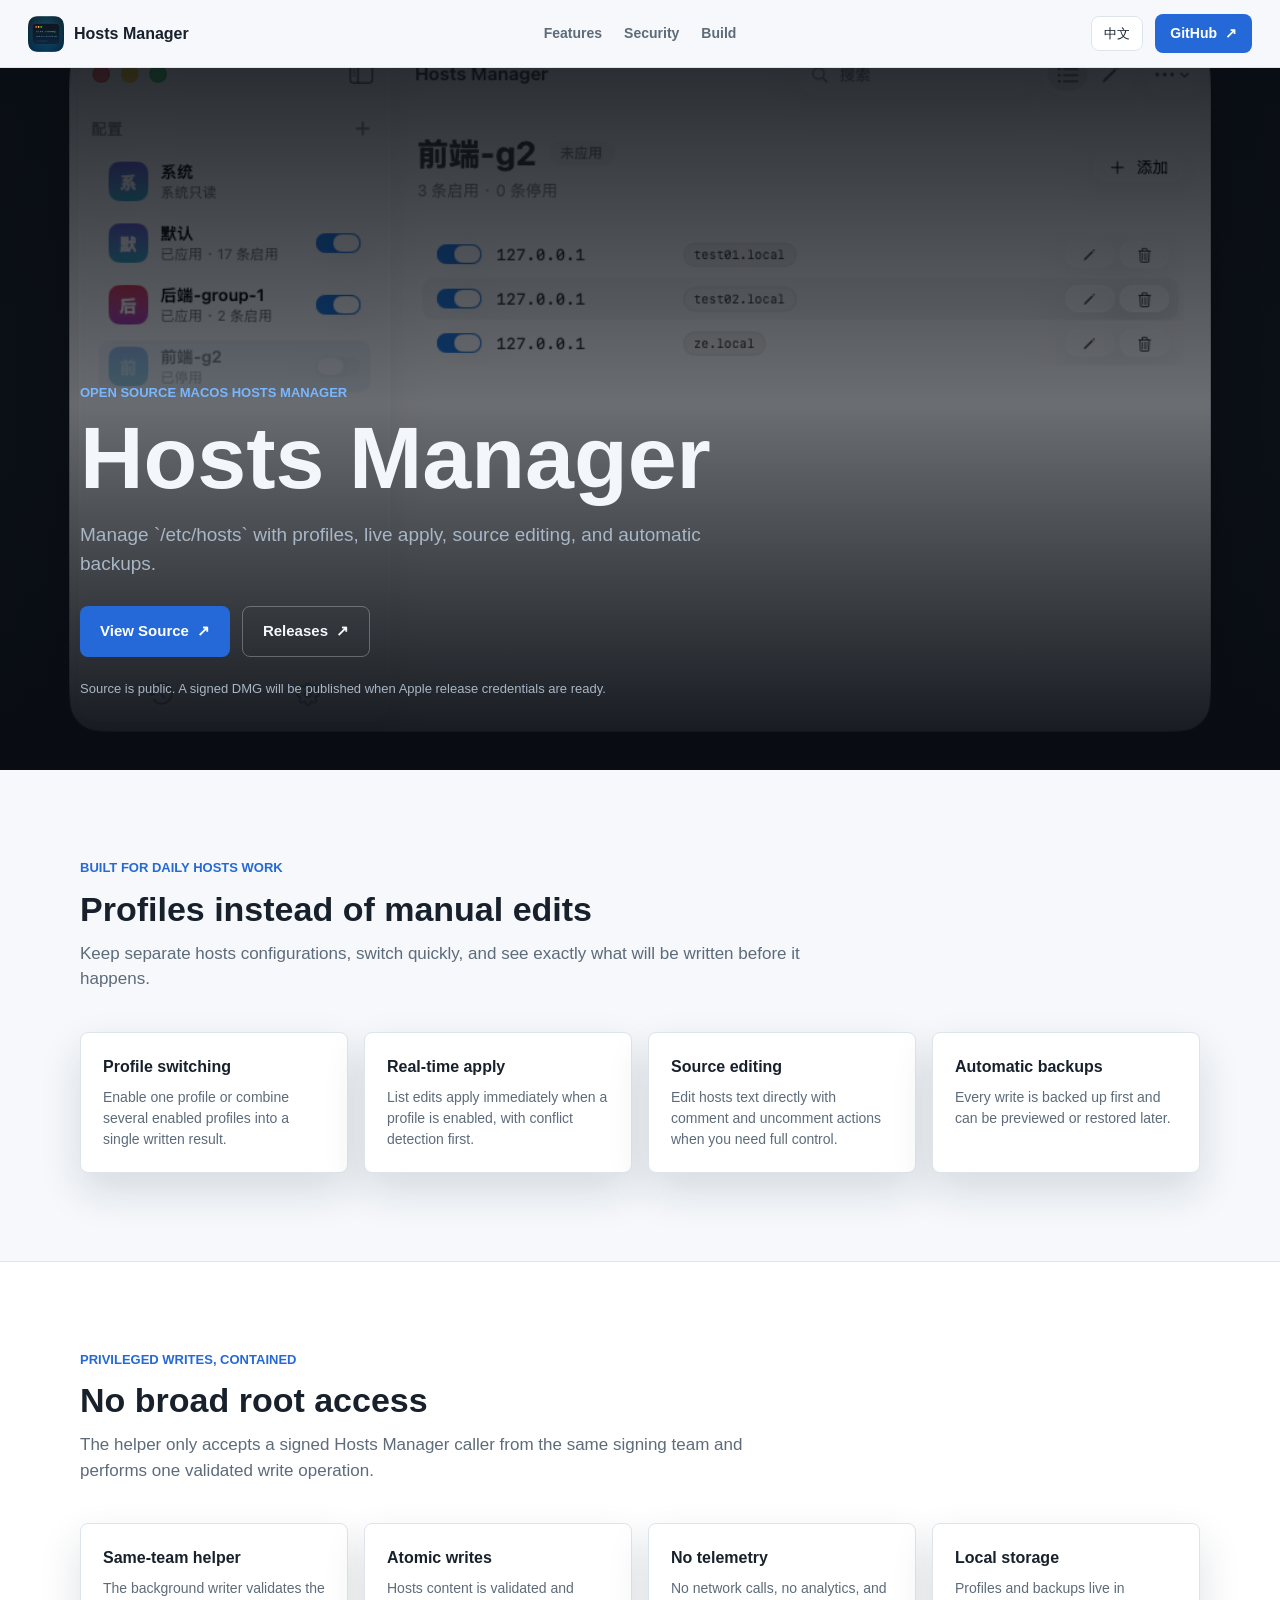
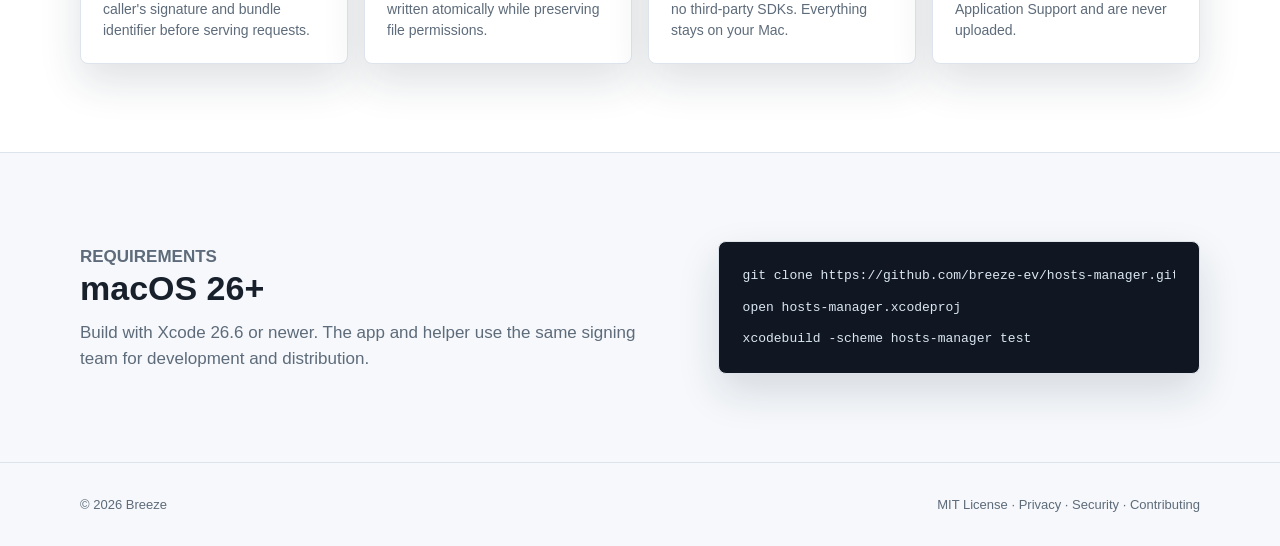
==== website/index.html @ 557a8772 "Prepare open source release with docs, site, CI, and DMG tooling" ====
<!DOCTYPE html>
<html lang="en">
<head>
  <meta charset="utf-8">
  <meta name="viewport" content="width=device-width, initial-scale=1">
  <meta name="description" content="Hosts Manager is an open source macOS app for managing /etc/hosts with profiles, live apply, and automatic backups.">
  <meta property="og:title" content="Hosts Manager">
  <meta property="og:description" content="Open source macOS app for managing /etc/hosts with profiles, live apply, and automatic backups.">
  <meta property="og:image" content="https://breeze-ev.github.io/hosts-manager/assets/og-cover.png">
  <meta property="og:type" content="website">
  <meta name="twitter:card" content="summary_large_image">
  <title>Hosts Manager</title>
  <link rel="icon" href="assets/hosts-manager-icon.png">
  <link rel="stylesheet" href="styles.css">
  <script src="app.js" defer></script>
</head>
<body>
  <header class="site-header">
    <a class="brand" href="#top" aria-label="Hosts Manager home">
      <img src="assets/hosts-manager-icon.png" alt="" width="36" height="36">
      <span>Hosts Manager</span>
    </a>
    <nav aria-label="Primary">
      <a href="#features" data-i18n="navFeatures">Features</a>
      <a href="#security" data-i18n="navSecurity">Security</a>
      <a href="#build" data-i18n="navBuild">Build</a>
    </nav>
    <div class="header-actions">
      <button class="lang-toggle" type="button" data-lang-target="zh" aria-label="Switch to 中文">中文</button>
      <a class="button button-primary" href="https://github.com/breeze-ev/hosts-manager" target="_blank" rel="noreferrer">
        <span data-i18n="github">GitHub</span>
        <span aria-hidden="true">↗</span>
      </a>
    </div>
  </header>

  <main id="top">
    <section class="hero">
      <img class="hero-shot" src="assets/hosts-manager-main.png" alt="" fetchpriority="high">
      <div class="hero-copy">
        <p class="eyebrow" data-i18n="eyebrow">Open source macOS hosts manager</p>
        <h1>Hosts Manager</h1>
        <p class="hero-lead" data-i18n="heroLead">Manage `/etc/hosts` with profiles, live apply, source editing, and automatic backups.</p>
        <div class="hero-actions">
          <a class="button button-primary button-large" href="https://github.com/breeze-ev/hosts-manager" target="_blank" rel="noreferrer">
            <span data-i18n="viewSource">View Source</span>
            <span aria-hidden="true">↗</span>
          </a>
          <a class="button button-secondary button-large" href="https://github.com/breeze-ev/hosts-manager/releases" target="_blank" rel="noreferrer">
            <span data-i18n="releases">Releases</span>
            <span aria-hidden="true">↗</span>
          </a>
        </div>
        <p class="status-note" data-i18n="statusNote">Source is public. A signed DMG will be published when Apple release credentials are ready.</p>
      </div>
    </section>

    <section class="band" id="features">
      <div class="container">
        <div class="section-head">
          <p class="eyebrow" data-i18n="featuresEyebrow">Built for daily hosts work</p>
          <h2 data-i18n="featuresTitle">Profiles instead of manual edits</h2>
          <p data-i18n="featuresLead">Keep separate hosts configurations, switch quickly, and see exactly what will be written before it happens.</p>
        </div>
        <div class="feature-grid">
          <article class="feature-item">
            <h3 data-i18n="featureProfiles">Profile switching</h3>
            <p data-i18n="featureProfilesBody">Enable one profile or combine several enabled profiles into a single written result.</p>
          </article>
          <article class="feature-item">
            <h3 data-i18n="featureLive">Real-time apply</h3>
            <p data-i18n="featureLiveBody">List edits apply immediately when a profile is enabled, with conflict detection first.</p>
          </article>
          <article class="feature-item">
            <h3 data-i18n="featureSource">Source editing</h3>
            <p data-i18n="featureSourceBody">Edit hosts text directly with comment and uncomment actions when you need full control.</p>
          </article>
          <article class="feature-item">
            <h3 data-i18n="featureBackups">Automatic backups</h3>
            <p data-i18n="featureBackupsBody">Every write is backed up first and can be previewed or restored later.</p>
          </article>
        </div>
      </div>
    </section>

    <section class="band band-alt" id="security">
      <div class="container">
        <div class="section-head">
          <p class="eyebrow" data-i18n="securityEyebrow">Privileged writes, contained</p>
          <h2 data-i18n="securityTitle">No broad root access</h2>
          <p data-i18n="securityLead">The helper only accepts a signed Hosts Manager caller from the same signing team and performs one validated write operation.</p>
        </div>
        <div class="feature-grid">
          <article class="feature-item">
            <h3 data-i18n="securityHelper">Same-team helper</h3>
            <p data-i18n="securityHelperBody">The background writer validates the caller's signature and bundle identifier before serving requests.</p>
          </article>
          <article class="feature-item">
            <h3 data-i18n="securityAtomic">Atomic writes</h3>
            <p data-i18n="securityAtomicBody">Hosts content is validated and written atomically while preserving file permissions.</p>
          </article>
          <article class="feature-item">
            <h3 data-i18n="securityPrivacy">No telemetry</h3>
            <p data-i18n="securityPrivacyBody">No network calls, no analytics, and no third-party SDKs. Everything stays on your Mac.</p>
          </article>
          <article class="feature-item">
            <h3 data-i18n="securityLocal">Local storage</h3>
            <p data-i18n="securityLocalBody">Profiles and backups live in Application Support and are never uploaded.</p>
          </article>
        </div>
      </div>
    </section>

    <section class="band" id="build">
      <div class="container split-row">
        <div>
          <p class="eyebrow" data-i18n="buildEyebrow">Requirements</p>
          <h2 data-i18n="buildTitle">macOS 26+</h2>
          <p data-i18n="buildBody">Build with Xcode 26.6 or newer. The app and helper use the same signing team for development and distribution.</p>
        </div>
        <div class="code-panel" aria-label="Build command">
          <code>git clone https://github.com/breeze-ev/hosts-manager.git</code>
          <code>open hosts-manager.xcodeproj</code>
          <code>xcodebuild -scheme hosts-manager test</code>
        </div>
      </div>
    </section>
  </main>

  <footer>
    <div class="container footer-row">
      <p>© 2026 Breeze</p>
      <p><span data-i18n="license">MIT License</span> · <span data-i18n="footerLinks">Privacy · Security · Contributing</span></p>
    </div>
  </footer>
</body>
</html>
---- website/styles.css ----
:root {
  color-scheme: light dark;
  --bg: #f6f8fb;
  --surface: #ffffff;
  --text: #17202b;
  --text-muted: #5d6b7a;
  --border: #dde4ec;
  --blue: #2469d7;
  --blue-ink: #173b73;
  --teal: #0f8f72;
  --amber: #a2690c;
  --hero-bg: #0c1118;
  --hero-text: #f3f7fc;
  --hero-muted: #a8b6c6;
  --shadow: 0 18px 42px rgba(24, 39, 58, 0.14);
}

@media (prefers-color-scheme: dark) {
  :root {
    --bg: #10151d;
    --surface: #171e28;
    --text: #eef3f8;
    --text-muted: #9aa9b9;
    --border: #2c3949;
    --blue: #5b9bf5;
    --blue-ink: #b9d6ff;
    --teal: #4bd2b0;
    --amber: #f2bc67;
    --hero-bg: #090d13;
    --hero-text: #f7fafc;
    --hero-muted: #b0bfcf;
    --shadow: 0 18px 42px rgba(0, 0, 0, 0.35);
  }
}

* {
  box-sizing: border-box;
}

html {
  scroll-behavior: smooth;
}

body {
  margin: 0;
  background: var(--bg);
  color: var(--text);
  font-family: -apple-system, BlinkMacSystemFont, "SF Pro Text", "PingFang SC", "Helvetica Neue", sans-serif;
  letter-spacing: 0;
  line-height: 1.5;
}

a {
  color: inherit;
  text-decoration: none;
}

.site-header {
  position: sticky;
  top: 0;
  z-index: 20;
  display: flex;
  align-items: center;
  justify-content: space-between;
  gap: 18px;
  padding: 14px 28px;
  border-bottom: 1px solid var(--border);
  background: color-mix(in srgb, var(--bg) 88%, transparent);
  backdrop-filter: blur(18px);
}

.brand {
  display: inline-flex;
  align-items: center;
  gap: 10px;
  font-weight: 700;
}

.brand img {
  border-radius: 8px;
}

nav {
  display: flex;
  gap: 22px;
  color: var(--text-muted);
  font-size: 14px;
  font-weight: 600;
}

nav a:hover,
.header-actions .lang-toggle:hover {
  color: var(--text);
}

.header-actions {
  display: flex;
  align-items: center;
  gap: 12px;
}

.lang-toggle {
  border: 1px solid var(--border);
  border-radius: 8px;
  padding: 7px 12px;
  background: var(--surface);
  color: var(--text);
  font: inherit;
  font-size: 13px;
  cursor: pointer;
}

.button {
  display: inline-flex;
  align-items: center;
  gap: 8px;
  border-radius: 8px;
  padding: 9px 15px;
  font-weight: 650;
  font-size: 14px;
}

.button-primary {
  background: var(--blue);
  color: #ffffff;
}

.button-secondary {
  border: 1px solid rgba(255, 255, 255, 0.28);
  color: var(--hero-text);
}

.button-large {
  padding: 13px 20px;
  font-size: 15px;
}

.hero {
  position: relative;
  min-height: 78vh;
  display: flex;
  align-items: flex-end;
  overflow: hidden;
  background: var(--hero-bg);
  color: var(--hero-text);
}

.hero-shot {
  position: absolute;
  inset: 0;
  width: 100%;
  height: 100%;
  object-fit: cover;
  object-position: center 58%;
  opacity: 0.62;
  filter: saturate(0.85);
}

.hero::after {
  content: "";
  position: absolute;
  inset: 0;
  background: linear-gradient(180deg, rgba(9, 13, 19, 0.78) 0%, rgba(9, 13, 19, 0.36) 48%, rgba(9, 13, 19, 0.96) 100%);
}

.hero-copy {
  position: relative;
  z-index: 1;
  width: min(1120px, calc(100% - 48px));
  margin: 0 auto;
  padding: 92px 0 72px;
}

.eyebrow {
  margin: 0 0 12px;
  color: var(--blue);
  font-size: 13px;
  font-weight: 700;
  text-transform: uppercase;
}

.hero .eyebrow {
  color: #78b7ff;
}

.hero h1 {
  margin: 0;
  font-size: clamp(44px, 8vw, 88px);
  line-height: 0.98;
  letter-spacing: 0;
}

.hero-lead {
  max-width: 660px;
  margin: 20px 0 28px;
  color: var(--hero-muted);
  font-size: 19px;
}

.hero-actions {
  display: flex;
  flex-wrap: wrap;
  gap: 12px;
}

.status-note {
  margin: 22px 0 0;
  color: var(--hero-muted);
  font-size: 13px;
}

.band {
  padding: 88px 0;
  border-bottom: 1px solid var(--border);
}

.band-alt {
  background: var(--surface);
}

.container {
  width: min(1120px, calc(100% - 48px));
  margin: 0 auto;
}

.section-head {
  max-width: 720px;
  margin-bottom: 40px;
}

.section-head h2,
.split-row h2 {
  margin: 0 0 12px;
  font-size: 34px;
  line-height: 1.15;
  letter-spacing: 0;
}

.section-head p:last-child {
  margin: 0;
  color: var(--text-muted);
  font-size: 17px;
}

.feature-grid {
  display: grid;
  grid-template-columns: repeat(4, minmax(0, 1fr));
  gap: 16px;
}

.feature-item {
  border: 1px solid var(--border);
  border-radius: 8px;
  padding: 22px;
  background: var(--surface);
  box-shadow: var(--shadow);
}

.feature-item h3 {
  margin: 0 0 8px;
  font-size: 16px;
}

.feature-item p {
  margin: 0;
  color: var(--text-muted);
  font-size: 14px;
}

.split-row {
  display: grid;
  grid-template-columns: minmax(0, 1.1fr) minmax(0, 0.9fr);
  gap: 48px;
  align-items: center;
}

.split-row p {
  margin: 0;
  color: var(--text-muted);
  font-size: 17px;
}

.code-panel {
  display: grid;
  gap: 12px;
  padding: 24px;
  border: 1px solid var(--border);
  border-radius: 8px;
  background: #101722;
  color: #dbe7f3;
  box-shadow: var(--shadow);
}

.code-panel code {
  font-family: ui-monospace, "SF Mono", Menlo, monospace;
  font-size: 13px;
  white-space: nowrap;
  overflow-x: auto;
}

footer {
  padding: 32px 0;
  color: var(--text-muted);
  font-size: 13px;
}

.footer-row {
  display: flex;
  justify-content: space-between;
  gap: 18px;
}

.footer-row p {
  margin: 0;
}

@media (max-width: 900px) {
  .feature-grid {
    grid-template-columns: repeat(2, minmax(0, 1fr));
  }

  .split-row {
    grid-template-columns: 1fr;
    gap: 28px;
  }

  .site-header {
    padding: 12px 18px;
  }

  nav {
    display: none;
  }
}

@media (max-width: 560px) {
  .feature-grid {
    grid-template-columns: 1fr;
  }

  .container,
  .hero-copy {
    width: calc(100% - 32px);
  }

  .hero {
    min-height: 86vh;
  }

  .hero-copy {
    padding: 60px 0 48px;
  }

  .hero-lead {
    font-size: 17px;
  }

  .band {
    padding: 64px 0;
  }

  .header-actions .button {
    padding: 8px 11px;
    font-size: 13px;
  }

  .footer-row {
    flex-direction: column;
  }
}
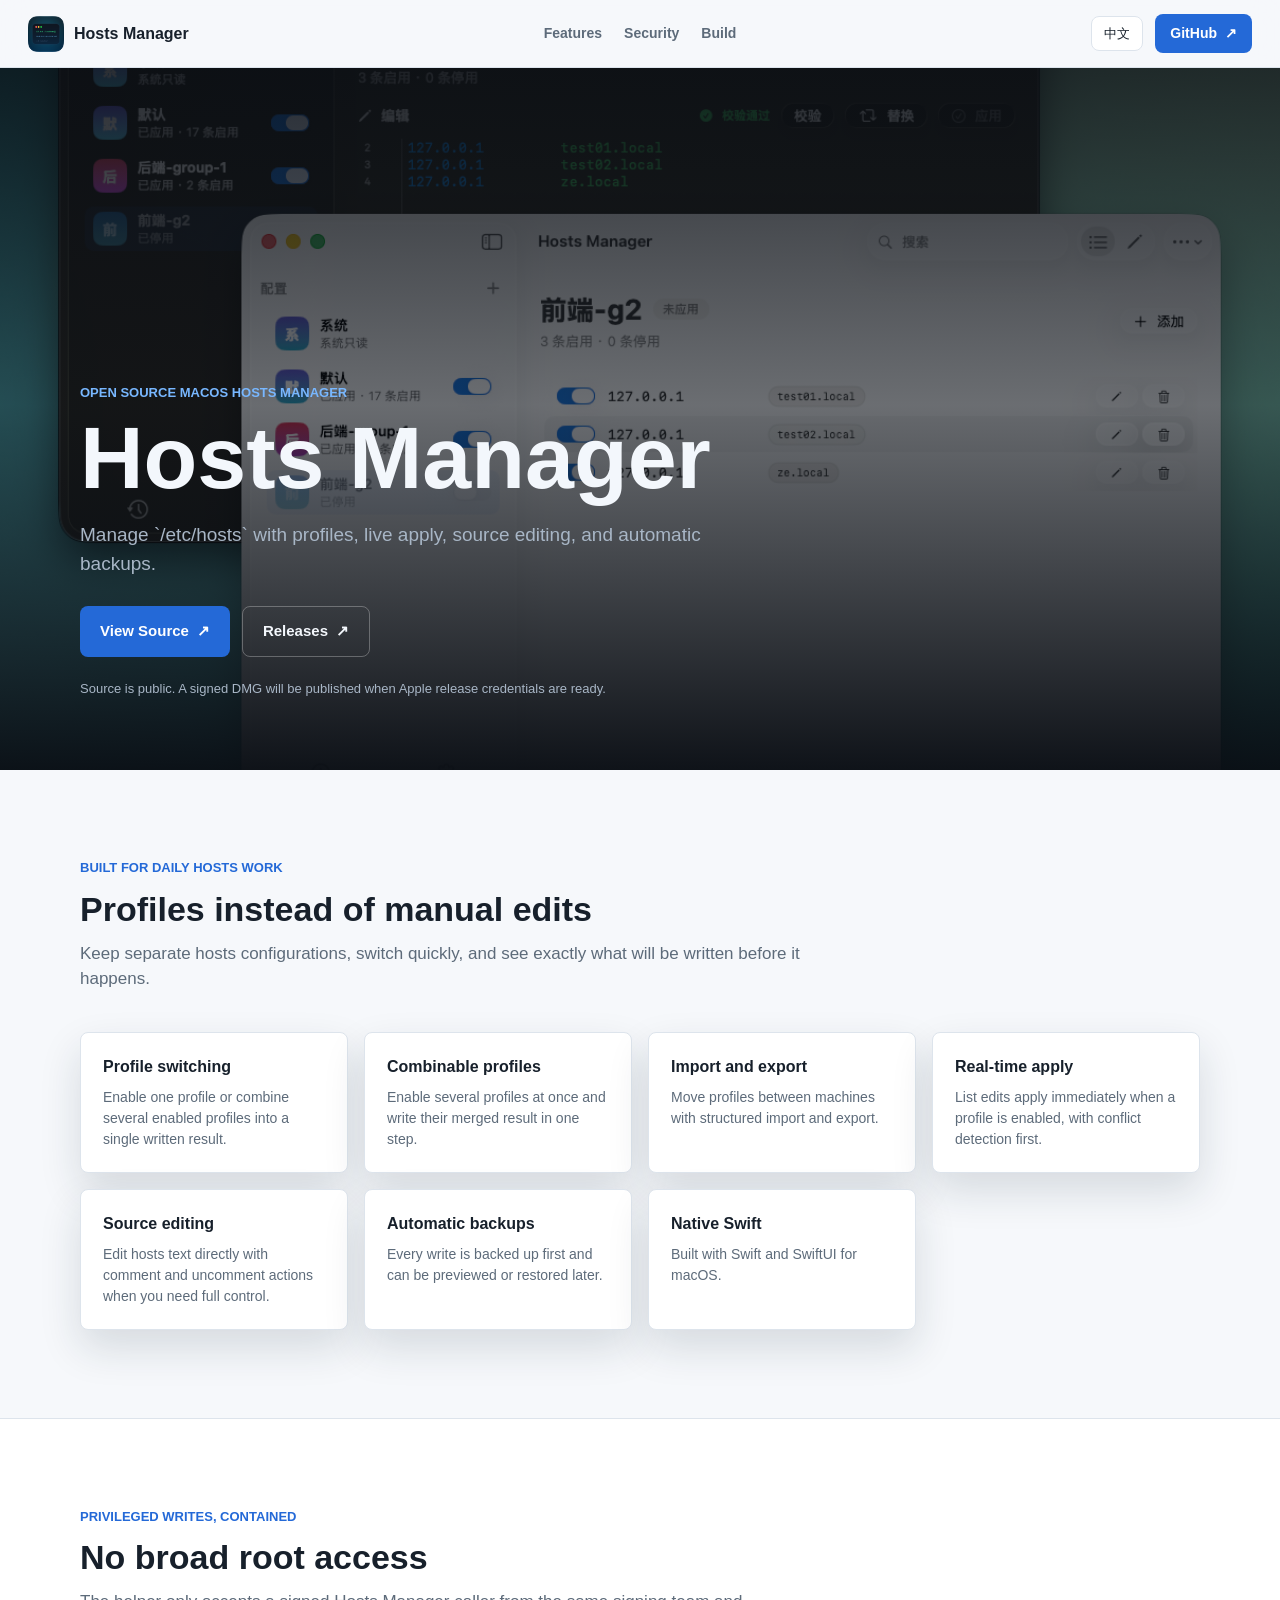
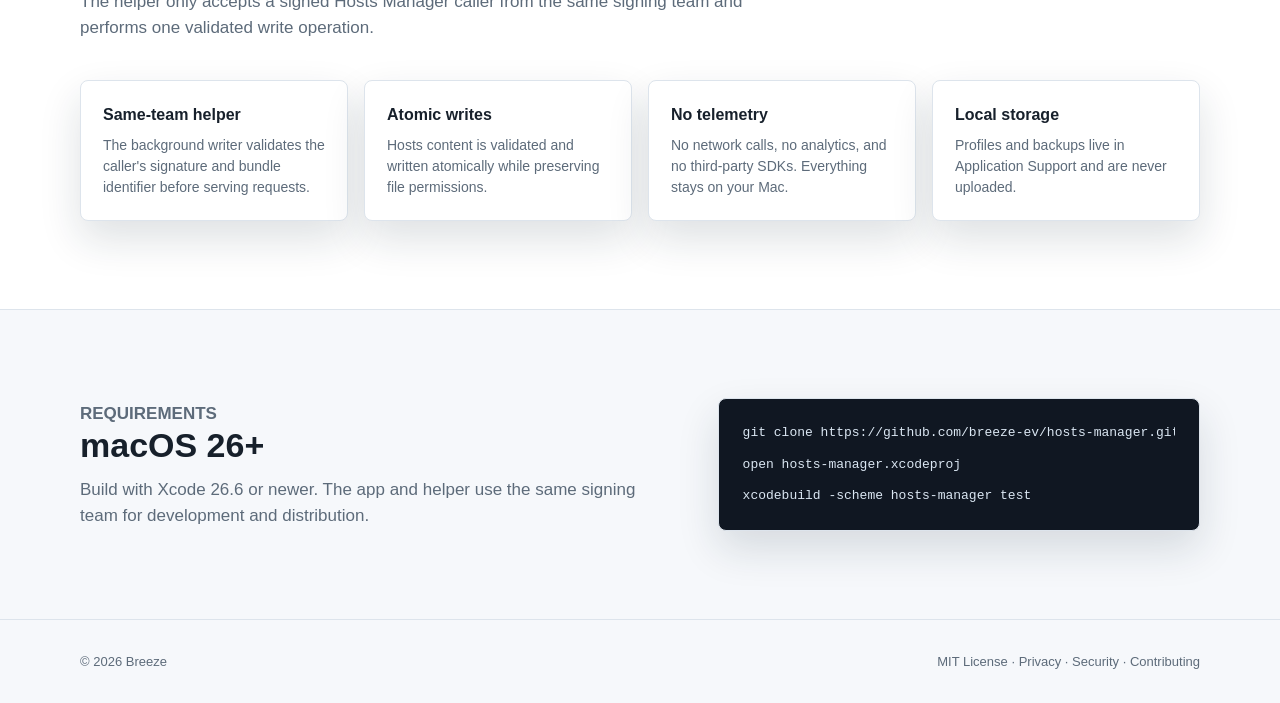
==== commit 202aa900: "Add feature descriptions for combined profiles, import/export, and native Swift" ====
--- a/website/index.html
+++ b/website/index.html
@@ -68,6 +68,14 @@
             <p data-i18n="featureProfilesBody">Enable one profile or combine several enabled profiles into a single written result.</p>
           </article>
           <article class="feature-item">
+            <h3 data-i18n="featureCombine">Combinable profiles</h3>
+            <p data-i18n="featureCombineBody">Enable several profiles at once and write their merged result in one step.</p>
+          </article>
+          <article class="feature-item">
+            <h3 data-i18n="featureImportExport">Import and export</h3>
+            <p data-i18n="featureImportExportBody">Move profiles between machines with structured import and export.</p>
+          </article>
+          <article class="feature-item">
             <h3 data-i18n="featureLive">Real-time apply</h3>
             <p data-i18n="featureLiveBody">List edits apply immediately when a profile is enabled, with conflict detection first.</p>
           </article>
@@ -78,6 +86,10 @@
           <article class="feature-item">
             <h3 data-i18n="featureBackups">Automatic backups</h3>
             <p data-i18n="featureBackupsBody">Every write is backed up first and can be previewed or restored later.</p>
+          </article>
+          <article class="feature-item">
+            <h3 data-i18n="featureNative">Native Swift</h3>
+            <p data-i18n="featureNativeBody">Built with Swift and SwiftUI for macOS.</p>
           </article>
         </div>
       </div>
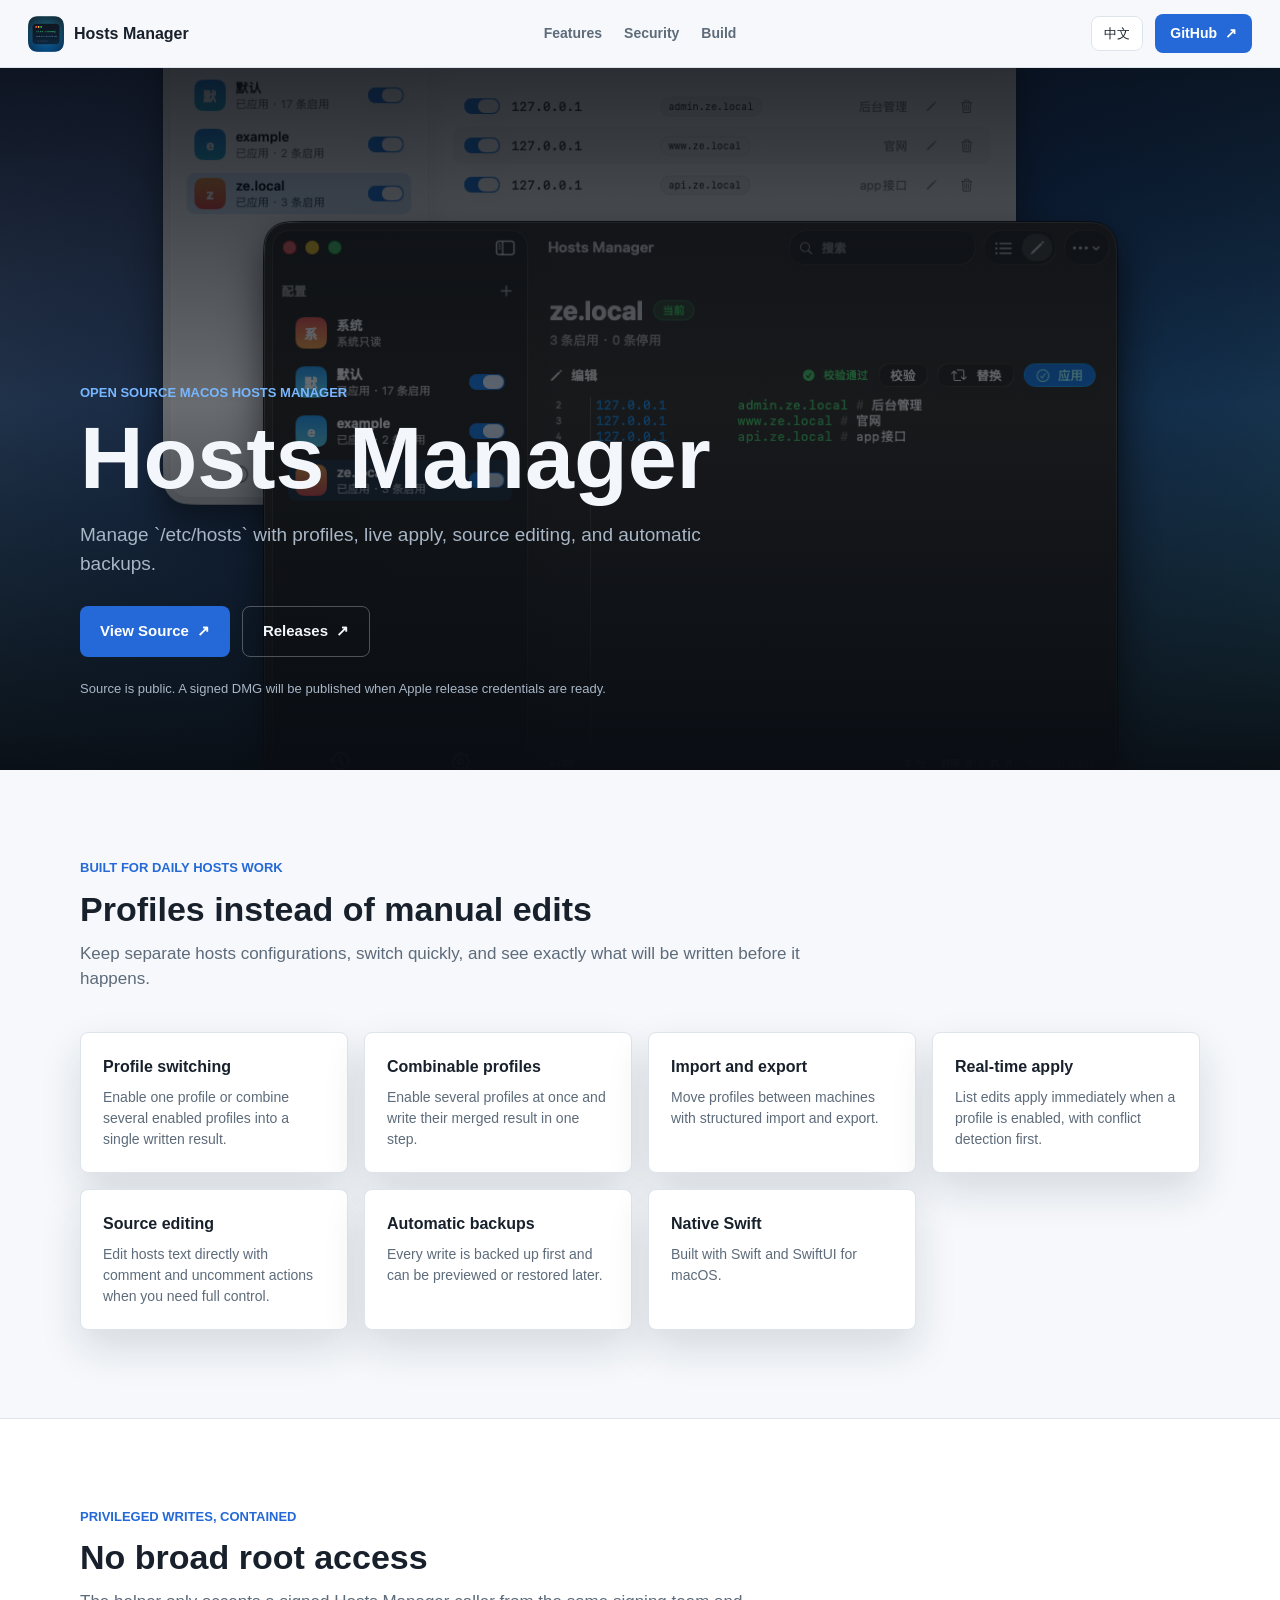
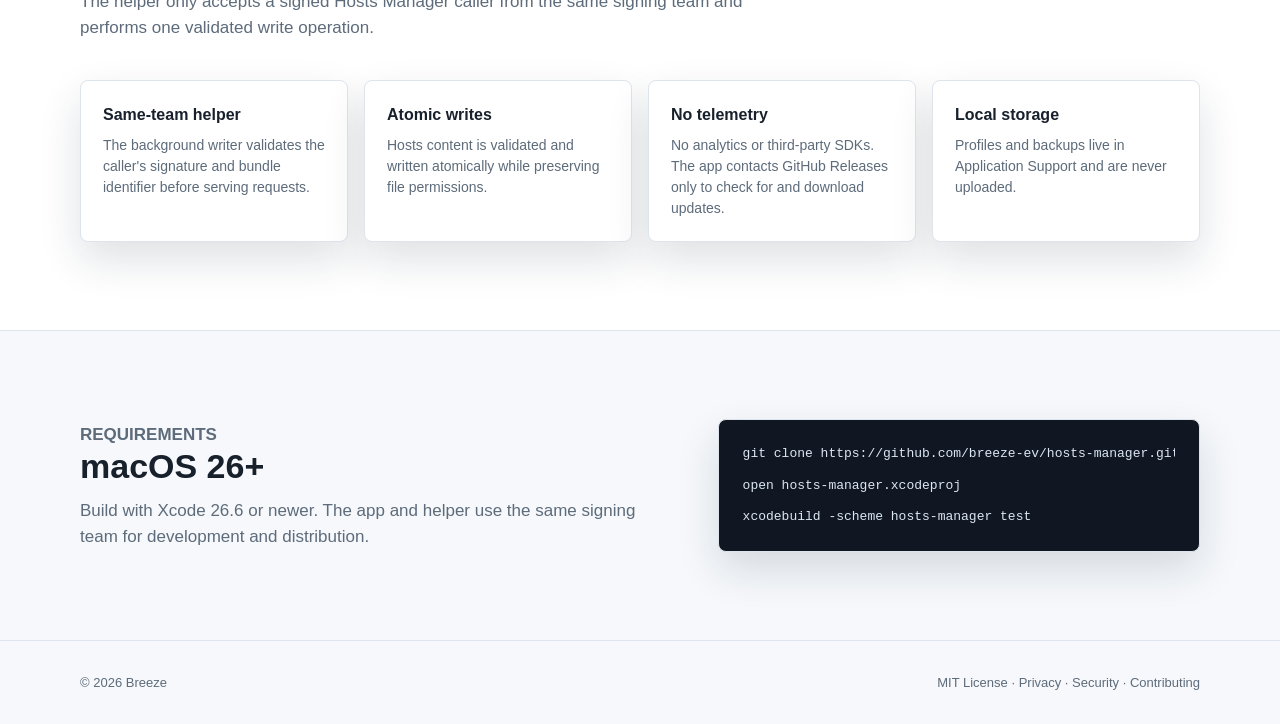
==== commit e24a2440: "Add check for updates feature" ====
--- a/website/index.html
+++ b/website/index.html
@@ -113,7 +113,7 @@
           </article>
           <article class="feature-item">
             <h3 data-i18n="securityPrivacy">No telemetry</h3>
-            <p data-i18n="securityPrivacyBody">No network calls, no analytics, and no third-party SDKs. Everything stays on your Mac.</p>
+            <p data-i18n="securityPrivacyBody">No analytics or third-party SDKs. The app contacts GitHub Releases only to check for and download updates.</p>
           </article>
           <article class="feature-item">
             <h3 data-i18n="securityLocal">Local storage</h3>
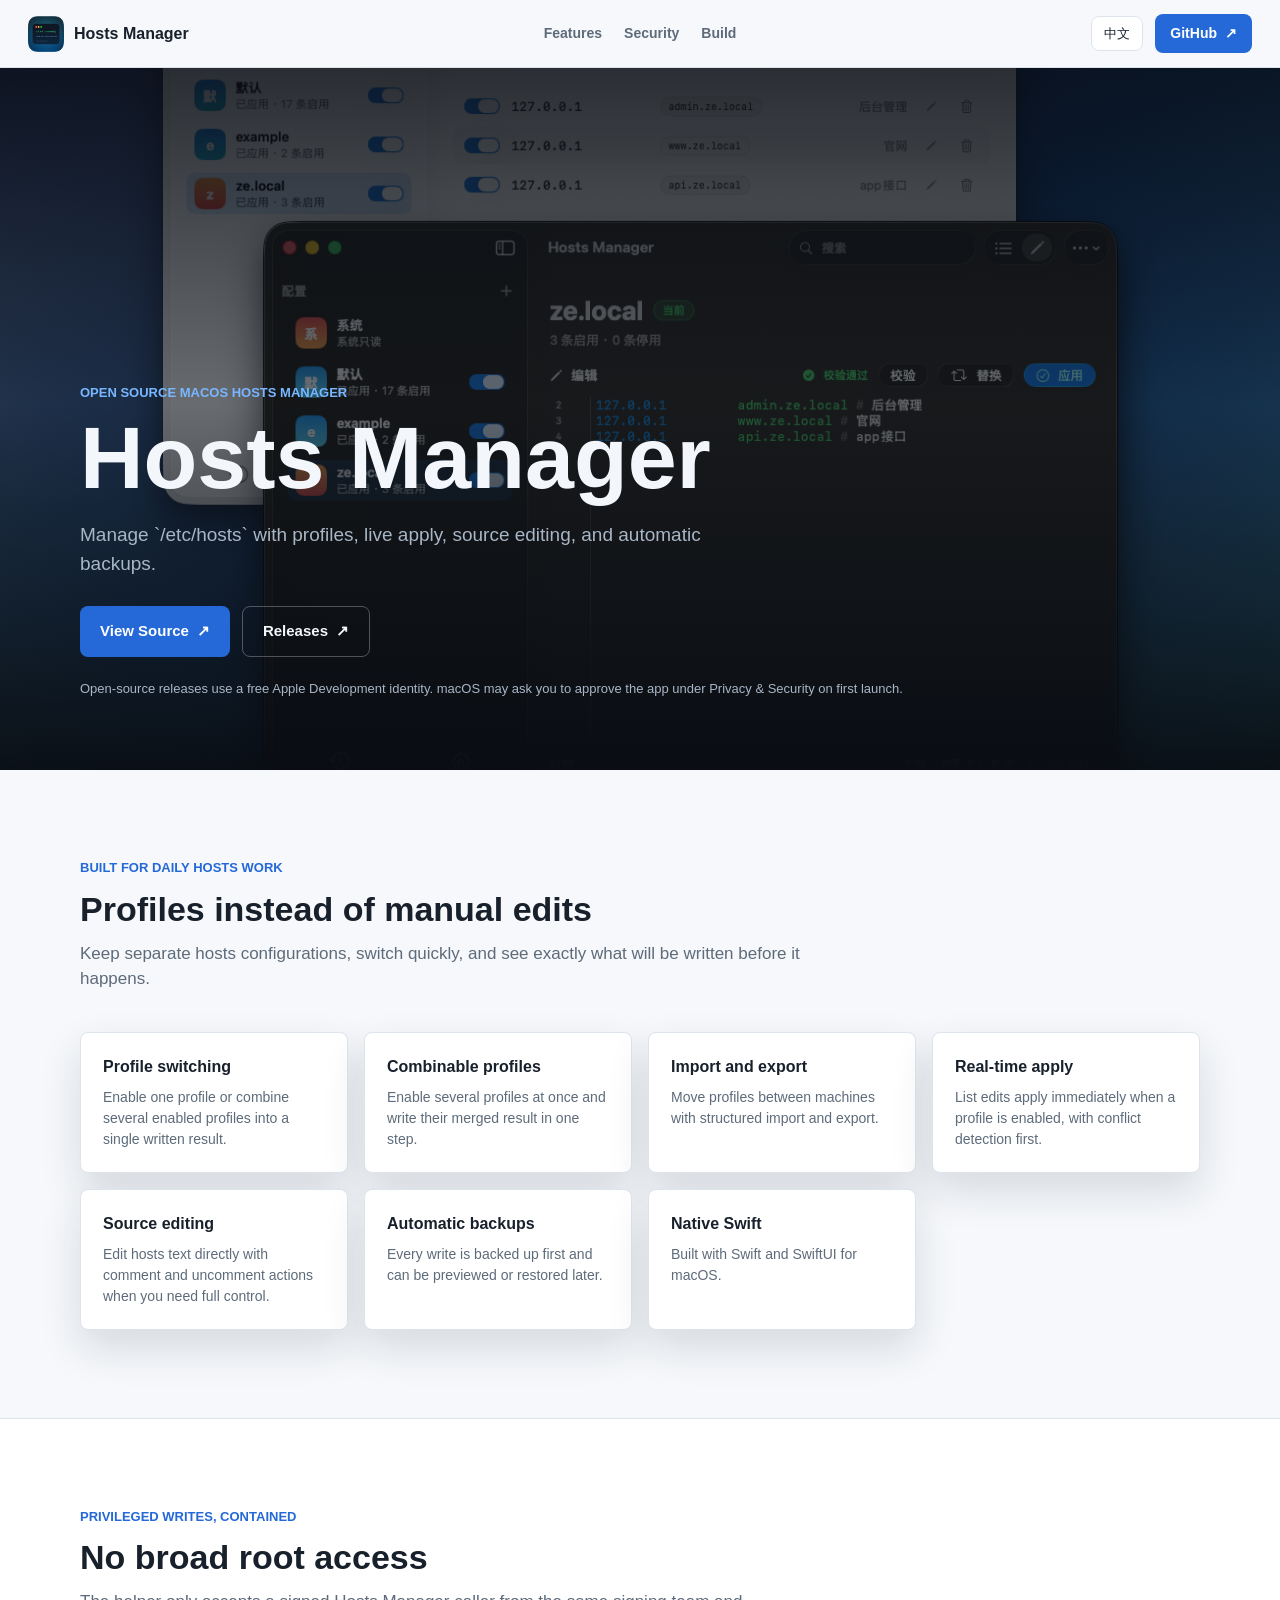
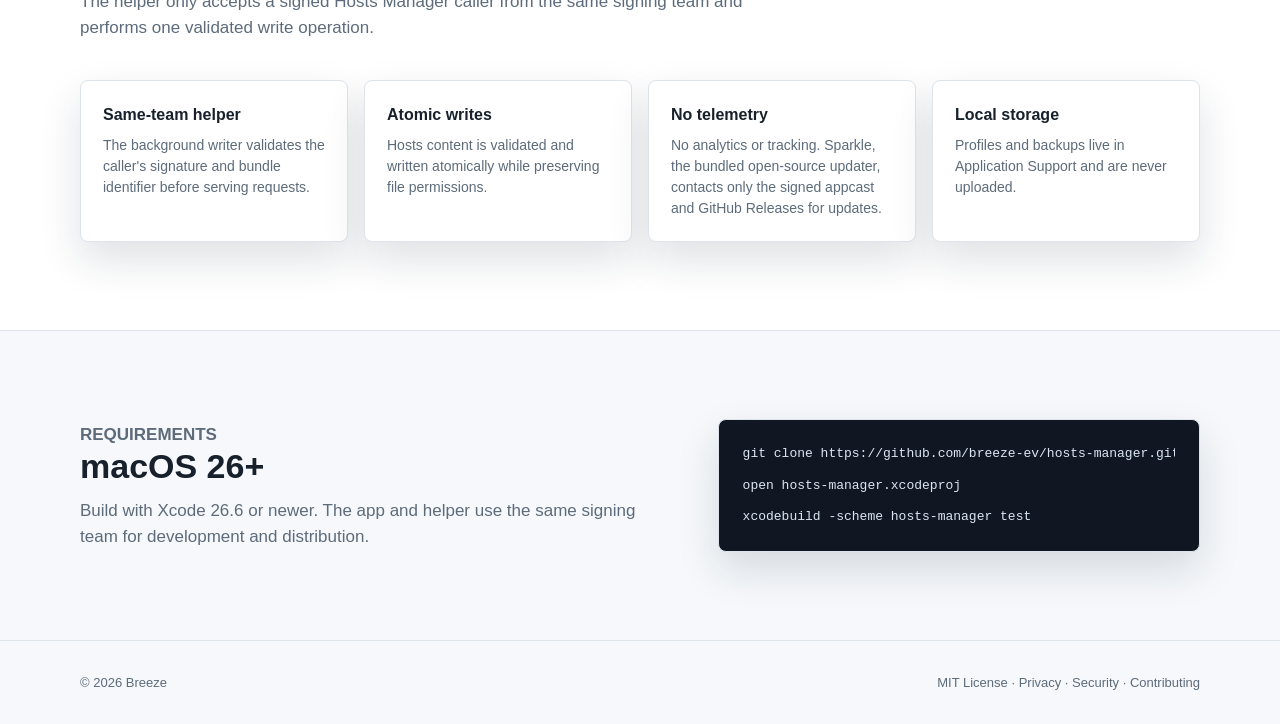
==== commit 68ea4669: "Migrate updates to Sparkle" ====
--- a/website/index.html
+++ b/website/index.html
@@ -51,7 +51,7 @@
             <span aria-hidden="true">↗</span>
           </a>
         </div>
-        <p class="status-note" data-i18n="statusNote">Source is public. A signed DMG will be published when Apple release credentials are ready.</p>
+        <p class="status-note" data-i18n="statusNote">Open-source releases use a free Apple Development identity. macOS may ask you to approve the app under Privacy &amp; Security on first launch.</p>
       </div>
     </section>
 
@@ -113,7 +113,7 @@
           </article>
           <article class="feature-item">
             <h3 data-i18n="securityPrivacy">No telemetry</h3>
-            <p data-i18n="securityPrivacyBody">No analytics or third-party SDKs. The app contacts GitHub Releases only to check for and download updates.</p>
+            <p data-i18n="securityPrivacyBody">No analytics or tracking. Sparkle, the bundled open-source updater, contacts only the signed appcast and GitHub Releases for updates.</p>
           </article>
           <article class="feature-item">
             <h3 data-i18n="securityLocal">Local storage</h3>
